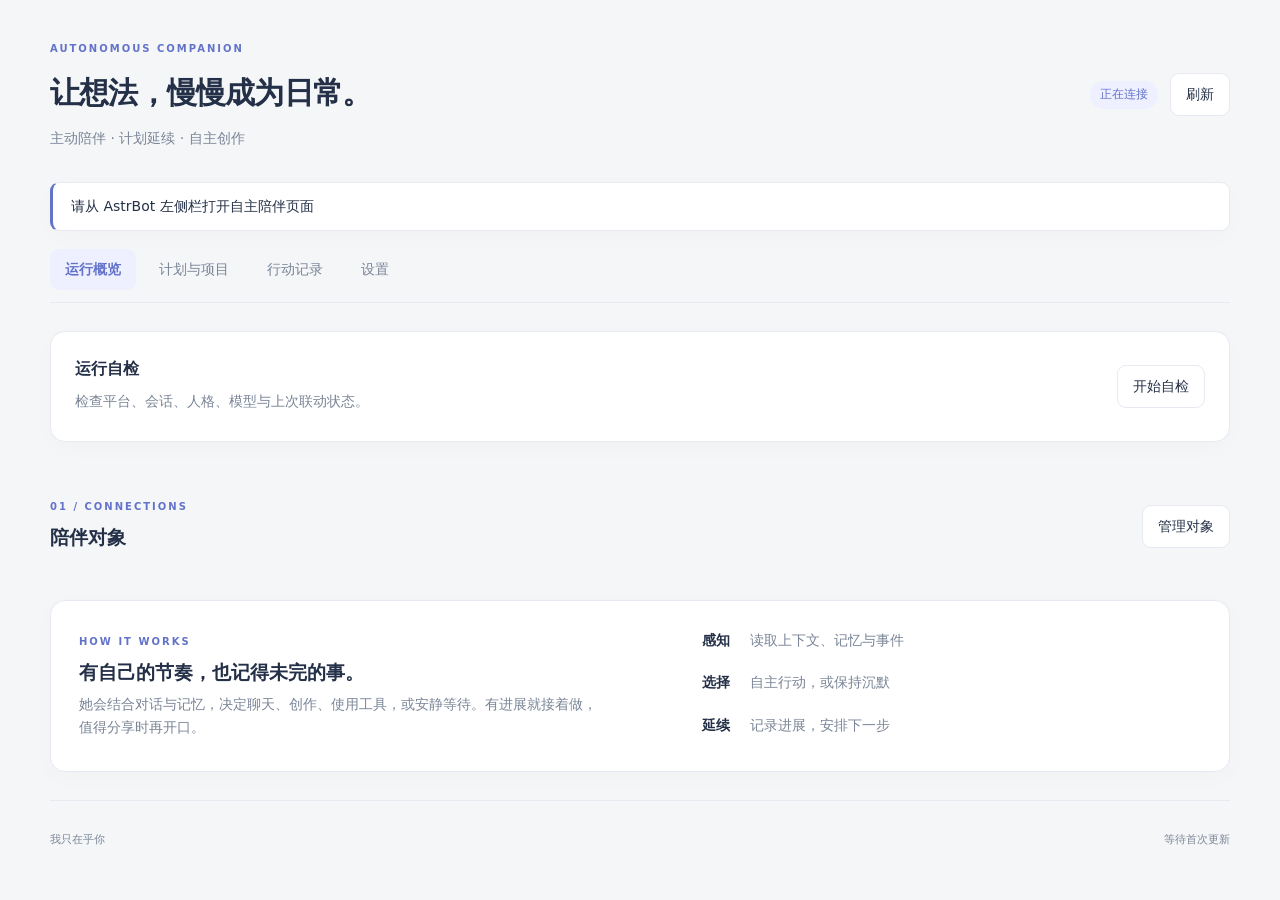
==== pages/pages/我只在乎你/index.html @ 4d0907a6 "Release v1.10.0: 自主陪伴插件完整版本" ====
<!doctype html>
<html lang="zh-CN">
<head>
  <meta charset="UTF-8">
  <meta name="viewport" content="width=device-width, initial-scale=1">
  <title>我只在乎你</title>
  <link rel="stylesheet" href="./style.css">
  <script src="./dialogs.js" defer></script>
  <script src="./daily-ui.js" defer></script>
  <script src="./app.js" defer></script>
</head>
<body>
  <main class="shell">
    <header class="header">
      <div><span class="eyebrow">AUTONOMOUS COMPANION</span><h1>让想法，慢慢成为日常。</h1><p>主动陪伴 · 计划延续 · 自主创作</p></div>
      <div class="header-actions"><span id="live" class="badge">正在连接</span><button id="refresh" type="button">刷新</button></div>
    </header>
    <div id="notice" role="status" aria-live="polite" hidden></div>
    <nav aria-label="页面导航"><button class="tab active" data-tab="overview">运行概览</button><button class="tab" data-tab="workspace">计划与项目</button><button class="tab" data-tab="activity">行动记录</button><button class="tab" data-tab="settings">设置</button></nav>
    <section id="overview" class="view">
      <article class="card plan"><div class="row"><div><h3>运行自检</h3><p>检查平台、会话、人格、模型与上次联动状态。</p></div><button id="diagnose">开始自检</button></div><div id="diagnostics-result"></div></article>
      <div id="metrics" class="metrics"></div>
      <div class="section-heading"><div><span class="eyebrow">01 / CONNECTIONS</span><h2>陪伴对象</h2></div><button id="open-settings">管理对象</button></div>
      <div id="sessions" class="session-grid"></div>
      <article class="intro card"><div><span class="eyebrow">HOW IT WORKS</span><h2>有自己的节奏，也记得未完的事。</h2><p>她会结合对话与记忆，决定聊天、创作、使用工具，或安静等待。有进展就接着做，值得分享时再开口。</p></div><ol><li><b>感知</b><span>读取上下文、记忆与事件</span></li><li><b>选择</b><span>自主行动，或保持沉默</span></li><li><b>延续</b><span>记录进展，安排下一步</span></li></ol></article>
    </section>
    <section id="workspace" class="view" hidden>
      <div class="section-heading"><div><span class="eyebrow">02 / WORKSPACE</span><h2>把未完成的想法留在这里</h2></div><label>对象 <select id="workspace-target" aria-label="计划对象"></select></label></div>
      <div id="workspace-content"></div>
    </section>
    <section id="activity" class="view" hidden>
      <div class="section-heading"><div><span class="eyebrow">03 / ACTIVITY</span><h2>最近发生的事</h2></div><label>对象 <select id="activity-target" aria-label="记录对象"></select></label></div>
      <div id="activity-content"></div>
    </section>
    <section id="settings" class="view" hidden>
      <div class="section-heading"><div><span class="eyebrow">04 / SETTINGS</span><h2>按你的习惯，调整陪伴节奏</h2><p>填写对象 QQ 号并保存，即持续运行。</p></div><button id="save-settings" class="primary" form="config-form" type="submit">保存设置</button></div>
      <form id="config-form"><div id="config-fields"></div></form>
    </section>
    <footer><span>我只在乎你</span><span id="updated">等待首次更新</span></footer>
  </main>
</body>
</html>
---- pages/pages/我只在乎你/style.css ----
:root{color-scheme:light;--bg:#f5f6f8;--card:#fff;--text:#243047;--muted:#7a8597;--line:#e7eaf0;--accent:#6373c9;--soft:#eef0ff;--success:#278674;--shadow:0 6px 24px #25324a05}
html[data-theme="dark"]{color-scheme:dark;--bg:#151923;--card:#1d2330;--text:#e6eaf3;--muted:#98a3b8;--line:#30394c;--accent:#a6b0ff;--soft:#2c3452;--success:#8ed6bf;--shadow:none}
*{box-sizing:border-box}body{margin:0;background:var(--bg);color:var(--text);font:14px/1.65 system-ui,-apple-system,"Segoe UI","Microsoft YaHei",sans-serif}button,input,textarea,select{font:inherit}button{border:1px solid var(--line);border-radius:9px;padding:9px 15px;background:var(--card);color:var(--text);cursor:pointer;transition:background .16s}button:hover{background:var(--soft)}button:disabled{opacity:.5;cursor:wait}button.primary{background:var(--accent);color:var(--bg);border-color:var(--accent);font-weight:600}button:focus-visible,input:focus-visible,select:focus-visible,textarea:focus-visible{outline:2px solid var(--accent);outline-offset:3px}.shell{max-width:1260px;padding:36px 40px;margin:auto}.header{display:flex;align-items:center;justify-content:space-between;gap:20px;margin-bottom:28px}.eyebrow{font-size:10px;letter-spacing:2px;color:var(--accent);font-weight:700}h1{font-size:30px;letter-spacing:-.8px;font-weight:650;margin:9px 0}h2{font-size:19px;margin:5px 0;font-weight:650}h3{font-size:16px;margin:0 0 8px}p{color:var(--muted);margin:4px 0}.header-actions{display:flex;align-items:center;gap:12px}.badge{display:inline-flex;font-size:12px;border-radius:20px;background:var(--soft);color:var(--accent);padding:4px 10px}.badge.good{color:var(--success)}nav{display:flex;gap:8px;border-bottom:1px solid var(--line);margin-bottom:28px;padding-bottom:12px;overflow:auto}.tab{white-space:nowrap;background:transparent;border:0;color:var(--muted)}.tab.active{background:var(--soft);color:var(--accent);font-weight:650}.metrics{display:grid;grid-template-columns:repeat(4,1fr);gap:16px;margin-bottom:32px}.metric,.card{background:var(--card);border:1px solid var(--line);border-radius:15px;box-shadow:var(--shadow)}.metric{padding:20px 22px}.metric span{color:var(--muted);font-size:12px}.metric strong{display:block;font-size:28px;font-weight:650;margin:7px 0 0}.section-heading{display:flex;justify-content:space-between;gap:16px;align-items:center;margin:26px 0 16px}.session-grid{display:grid;grid-template-columns:repeat(2,1fr);gap:16px}.session{padding:22px}.row{display:flex;justify-content:space-between;align-items:center;gap:12px}.session h3{margin:0}.origin{font-size:11px;color:var(--muted);word-break:break-all}.details{display:grid;grid-template-columns:100px 1fr;gap:9px;margin:20px 0}.details dt{color:var(--muted)}.details dd{margin:0;overflow-wrap:anywhere}.actions{display:flex;flex-wrap:wrap;gap:8px}.error{color:#cf6f64;font-size:12px;overflow-wrap:anywhere}.intro{display:grid;grid-template-columns:1.15fr 1fr;gap:50px;padding:28px;margin-top:25px}.intro p{max-width:520px}.intro ol{margin:0;padding:0;list-style:none;display:grid;gap:13px}.intro li{display:flex;gap:20px}.intro li span{color:var(--muted)}.empty{text-align:center;border:1px dashed var(--line);border-radius:14px;padding:40px;color:var(--muted);grid-column:1/-1}.empty strong{display:block;color:var(--text);font-size:17px;margin-bottom:6px}select,input,textarea{border:1px solid var(--line);border-radius:9px;background:var(--bg);color:var(--text);padding:10px;max-width:100%}select{min-width:140px}textarea{width:100%;resize:vertical;min-height:95px}input:not([type="checkbox"]){width:100%}input[type="checkbox"]{accent-color:var(--accent);width:18px;height:18px}.plan{padding:24px;margin-bottom:20px}.plan textarea{margin:10px 0}.project-grid{display:grid;grid-template-columns:repeat(2,1fr);gap:16px}.project{padding:22px}.project p{white-space:pre-wrap;overflow-wrap:anywhere;color:var(--text);max-height:300px;overflow:auto}.project .field-title{display:block;margin-top:15px;font-size:11px;color:var(--muted)}.project select{margin-top:18px}.preferences{display:grid;gap:12px;padding:22px;margin-top:20px}.preference{border-bottom:1px solid var(--line);padding-bottom:12px}.preference:last-child{border:0}.preference small{display:block;color:var(--muted)}.timeline{display:grid;gap:12px}.timeline article{padding:20px 24px}.timeline time{font-size:11px;color:var(--muted)}.timeline pre{font:inherit;white-space:pre-wrap;overflow-wrap:anywhere;margin:10px 0 0}.settings-group{padding:24px;margin-bottom:18px}.settings-grid{display:grid;grid-template-columns:repeat(2,1fr);gap:22px}.control{display:flex;flex-direction:column;gap:7px}.control.full{grid-column:1/-1}.control span{font-weight:600}.control small{color:var(--muted);font-size:12px}.switch{flex-direction:row;align-items:center;justify-content:space-between}.switch div{max-width:85%}.switch small{display:block}details summary{cursor:pointer;font-weight:650;margin-bottom:20px}.settings-group>h3{margin-bottom:20px}footer{display:flex;justify-content:space-between;font-size:11px;color:var(--muted);padding-top:30px;margin-top:28px;border-top:1px solid var(--line)}#notice{position:sticky;top:10px;z-index:5;border:1px solid var(--line);border-left:3px solid var(--accent);padding:12px 18px;background:var(--card);border-radius:9px;margin-bottom:18px;box-shadow:var(--shadow)}[hidden]{display:none!important}
@media(max-width:800px){.shell{padding:24px 18px}.header{align-items:flex-start}h1{font-size:23px}.header-actions{flex-direction:column;align-items:flex-end}.metrics{grid-template-columns:repeat(2,1fr)}.session-grid,.project-grid,.intro,.settings-grid{grid-template-columns:1fr}.intro{gap:24px}.section-heading{align-items:flex-start;flex-wrap:wrap}.metric{padding:16px}select{min-width:110px}.control.full{grid-column:auto}}
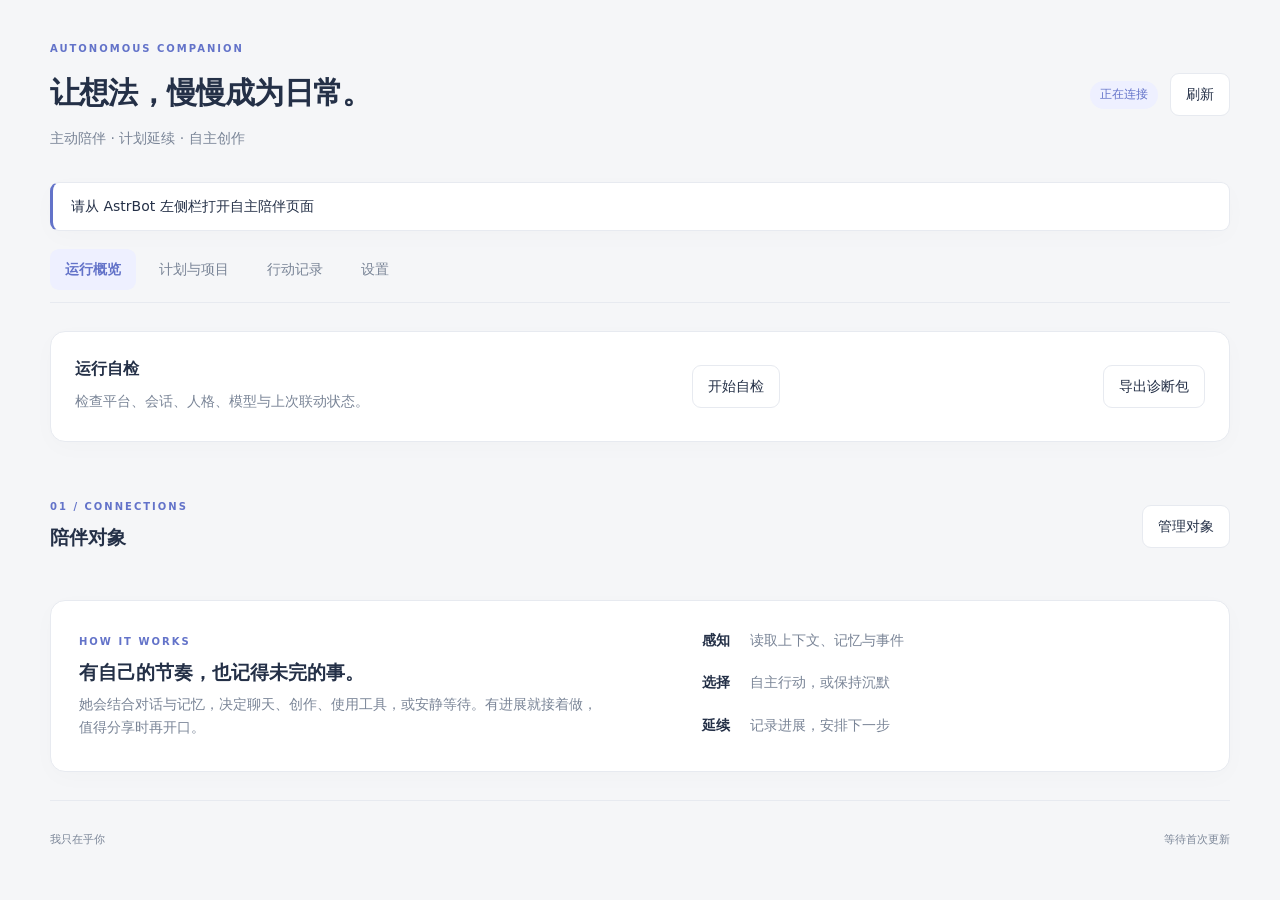
==== commit 5a063c11: "Sync pages/pages/我只在乎你/index.html" ====
--- a/pages/pages/我只在乎你/index.html
+++ b/pages/pages/我只在乎你/index.html
@@ -18,7 +18,7 @@
     <div id="notice" role="status" aria-live="polite" hidden></div>
     <nav aria-label="页面导航"><button class="tab active" data-tab="overview">运行概览</button><button class="tab" data-tab="workspace">计划与项目</button><button class="tab" data-tab="activity">行动记录</button><button class="tab" data-tab="settings">设置</button></nav>
     <section id="overview" class="view">
-      <article class="card plan"><div class="row"><div><h3>运行自检</h3><p>检查平台、会话、人格、模型与上次联动状态。</p></div><button id="diagnose">开始自检</button></div><div id="diagnostics-result"></div></article>
+      <article class="card plan"><div class="row"><div><h3>运行自检</h3><p>检查平台、会话、人格、模型与上次联动状态。</p></div><button id="diagnose">开始自检</button> <button id="export-diagnostics">导出诊断包</button></div><div id="diagnostics-result"></div></article>
       <div id="metrics" class="metrics"></div>
       <div class="section-heading"><div><span class="eyebrow">01 / CONNECTIONS</span><h2>陪伴对象</h2></div><button id="open-settings">管理对象</button></div>
       <div id="sessions" class="session-grid"></div>
